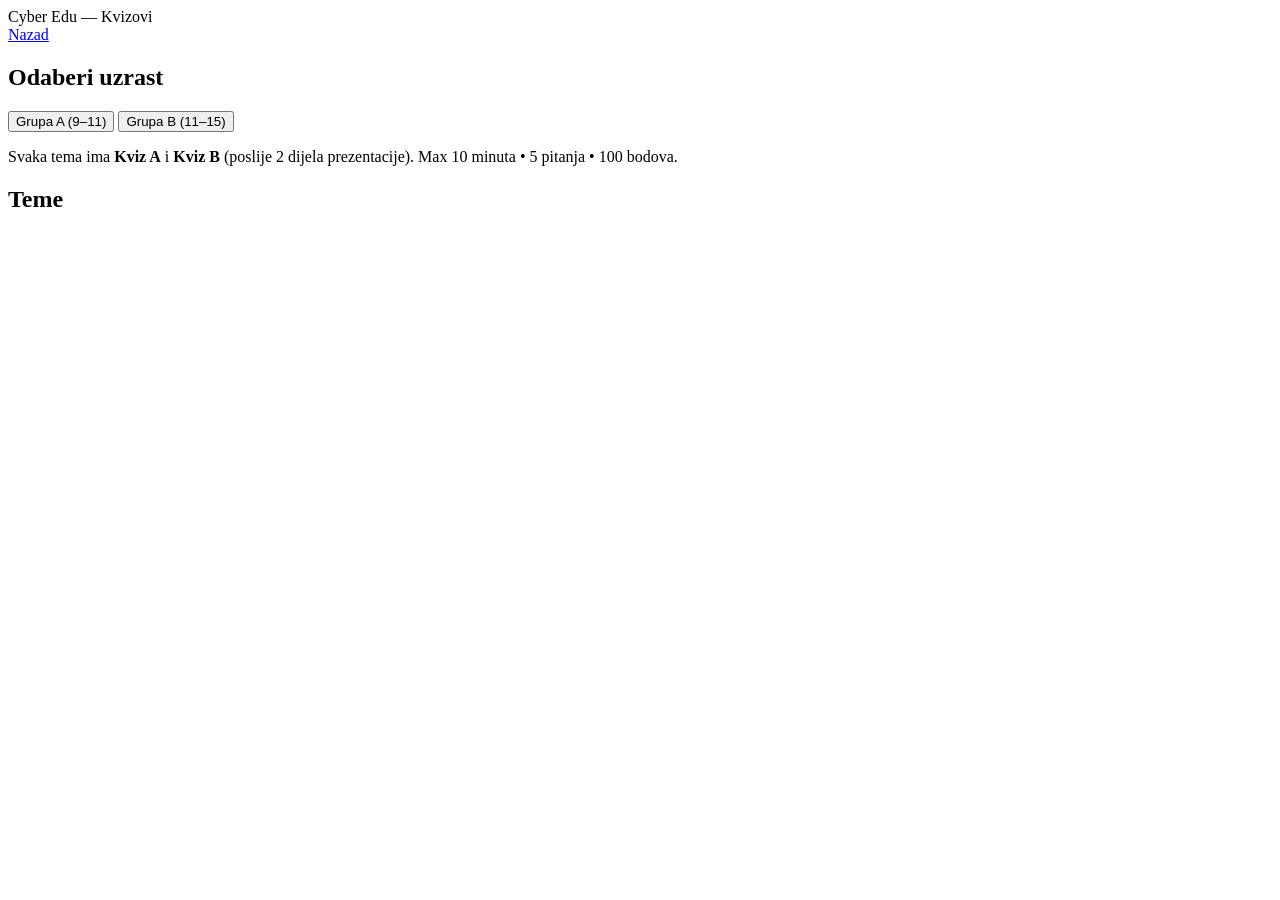
==== index.html @ 0aab1e02 "Add initial HTML structure for quiz page" ====
<!doctype html>
<html lang="bs">
<head>
  <meta charset="utf-8" />
  <meta name="viewport" content="width=device-width, initial-scale=1" />
  <title>Kvizovi — Cyber Edu</title>
  <link rel="stylesheet" href="../style.css" />
  <link rel="stylesheet" href="./quiz.css" />
</head>
<body>
  <nav class="q-nav">
    <div class="logo">Cyber Edu — Kvizovi</div>
    <div class="nav-right">
      <a class="btn btn-color-2" href="../">Nazad</a>
    </div>
  </nav>

  <main class="q-wrap">
    <section class="q-card">
      <h1 class="q-title">Odaberi uzrast</h1>

      <div class="q-row">
        <button class="btn btn-color-1" id="groupA">Grupa A (9–11)</button>
        <button class="btn btn-color-2" id="groupB">Grupa B (11–15)</button>
      </div>

      <p class="q-note">
        Svaka tema ima <strong>Kviz A</strong> i <strong>Kviz B</strong> (poslije 2 dijela prezentacije).
        Max 10 minuta • 5 pitanja • 100 bodova.
      </p>
    </section>

    <section class="q-card">
      <h2 class="q-subtitle">Teme</h2>
      <div id="topicList" class="topic-list"></div>
    </section>
  </main>

  <script src="./data.js"></script>
  <script src="./quiz.js"></script>
</body>
</html>
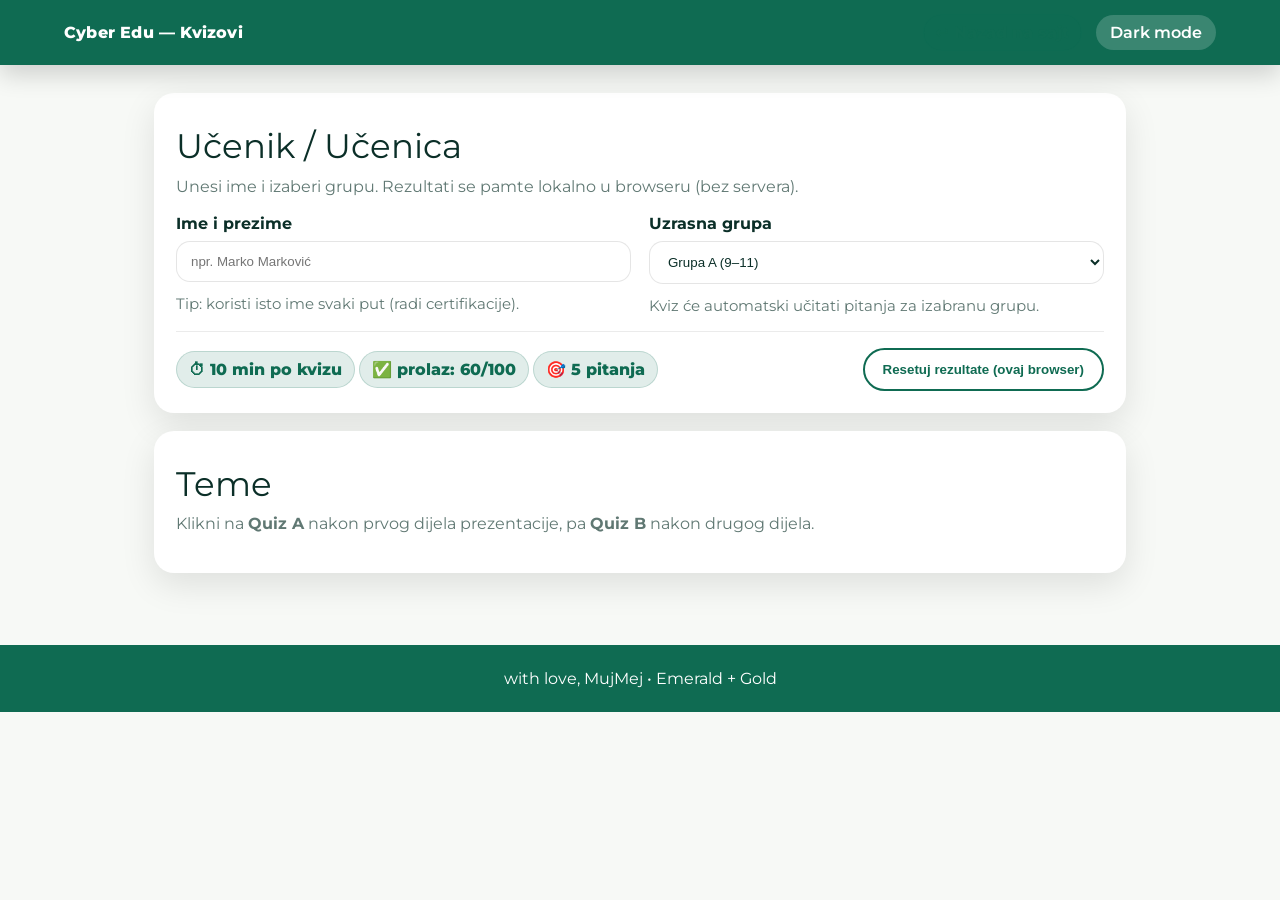
==== commit 26fcd1e1: "Refactor index.html structure and styles" ====
--- a/index.html
+++ b/index.html
@@ -1,42 +1,69 @@
-<!doctype html>
+<!DOCTYPE html>
 <html lang="bs">
 <head>
-  <meta charset="utf-8" />
-  <meta name="viewport" content="width=device-width, initial-scale=1" />
-  <title>Kvizovi — Cyber Edu</title>
-  <link rel="stylesheet" href="../style.css" />
-  <link rel="stylesheet" href="./quiz.css" />
+  <meta charset="UTF-8" />
+  <meta name="viewport" content="width=device-width, initial-scale=1.0" />
+  <title>Cyber Edu — Kvizovi</title>
+  <link href="https://fonts.googleapis.com/css2?family=Montserrat:wght@400;500;600;700;800;900&display=swap" rel="stylesheet" />
+  <link rel="stylesheet" href="quiz.css" />
 </head>
 <body>
-  <nav class="q-nav">
+  <nav>
     <div class="logo">Cyber Edu — Kvizovi</div>
     <div class="nav-right">
-      <a class="btn btn-color-2" href="../">Nazad</a>
+      <a class="badge" href="../" style="text-decoration:none;">↩ Nazad na sajt</a>
+      <div class="dark-toggle" id="themeToggle">Dark mode</div>
     </div>
   </nav>
 
-  <main class="q-wrap">
-    <section class="q-card">
-      <h1 class="q-title">Odaberi uzrast</h1>
+  <div class="container">
+    <div class="card">
+      <div class="h1">Učenik / Učenica</div>
+      <div class="sub">Unesi ime i izaberi grupu. Rezultati se pamte lokalno u browseru (bez servera).</div>
 
-      <div class="q-row">
-        <button class="btn btn-color-1" id="groupA">Grupa A (9–11)</button>
-        <button class="btn btn-color-2" id="groupB">Grupa B (11–15)</button>
+      <div class="grid">
+        <div>
+          <div class="label">Ime i prezime</div>
+          <input class="input" id="studentName" placeholder="npr. Marko Marković" />
+          <div class="note">Tip: koristi isto ime svaki put (radi certifikacije).</div>
+        </div>
+        <div>
+          <div class="label">Uzrasna grupa</div>
+          <select class="select" id="ageGroup">
+            <option value="A">Grupa A (9–11)</option>
+            <option value="B">Grupa B (11–15)</option>
+          </select>
+          <div class="note">Kviz će automatski učitati pitanja za izabranu grupu.</div>
+        </div>
       </div>
 
-      <p class="q-note">
-        Svaka tema ima <strong>Kviz A</strong> i <strong>Kviz B</strong> (poslije 2 dijela prezentacije).
-        Max 10 minuta • 5 pitanja • 100 bodova.
-      </p>
-    </section>
+      <hr class="sep"/>
 
-    <section class="q-card">
-      <h2 class="q-subtitle">Teme</h2>
-      <div id="topicList" class="topic-list"></div>
-    </section>
-  </main>
+      <div class="row" style="justify-content:space-between;">
+        <div>
+          <span class="badge">⏱ 10 min po kvizu</span>
+          <span class="badge">✅ prolaz: 60/100</span>
+          <span class="badge">🎯 5 pitanja</span>
+        </div>
+        <button class="btn btn-outline" id="resetLocal">Resetuj rezultate (ovaj browser)</button>
+      </div>
+    </div>
 
-  <script src="./data.js"></script>
-  <script src="./quiz.js"></script>
+    <div style="height:18px;"></div>
+
+    <div class="card">
+      <div class="h1">Teme</div>
+      <div class="sub">Klikni na <b>Quiz A</b> nakon prvog dijela prezentacije, pa <b>Quiz B</b> nakon drugog dijela.</div>
+
+      <div id="topicsList" style="display:flex; flex-direction:column; gap:14px;"></div>
+    </div>
+  </div>
+
+  <div class="footer">
+    with love, MujMej • Emerald + Gold
+  </div>
+
+  <script src="data.js"></script>
+  <script src="quiz.js"></script>
 </body>
 </html>
--- a/quiz.css
+++ b/quiz.css
@@ -0,0 +1,343 @@
+/* Emerald + Gold theme (matches your CV palette) */
+:root{
+  --bg:#F7F9F6;
+  --text:#0B2F28;
+  --primary:#0F6B52;
+  --accent:#D9B35A;
+  --card:#FFFFFF;
+  --shadow: rgba(0,0,0,0.10);
+  --muted: rgba(11,47,40,0.65);
+  --danger:#B42318;
+  --ok:#067647;
+}
+
+.dark-mode{
+  --bg:#0B1010;
+  --text:#E9EEE9;
+  --primary:#0F6B52;
+  --accent:#D9B35A;
+  --card:#0B2F28;
+  --shadow: rgba(0,0,0,0.55);
+  --muted: rgba(233,238,233,0.70);
+}
+
+*{box-sizing:border-box;margin:0;padding:0}
+html{scroll-behavior:smooth}
+body{
+  font-family:'Montserrat',system-ui,-apple-system,Segoe UI,Roboto,Arial,sans-serif;
+  background:var(--bg);
+  color:var(--text);
+  min-height:100vh;
+}
+
+a{color:inherit}
+
+nav{
+  position:sticky;
+  top:0;
+  z-index:999;
+  background:var(--primary);
+  color:#fff;
+  padding:14px 5%;
+  display:flex;
+  align-items:center;
+  justify-content:space-between;
+  box-shadow:0 10px 24px rgba(0,0,0,0.16);
+}
+
+.logo{
+  font-weight:800;
+  letter-spacing:0.2px;
+  white-space:nowrap;
+}
+
+.nav-right{
+  display:flex;
+  align-items:center;
+  gap:14px;
+}
+
+.dark-toggle{
+  background: rgba(255,255,255,0.18);
+  color:#fff;
+  padding:8px 14px;
+  border-radius:999px;
+  cursor:pointer;
+  user-select:none;
+  font-weight:600;
+  transition: transform .2s ease, background .2s ease;
+}
+.dark-toggle:hover{
+  transform: translateY(-1px);
+  background: rgba(255,255,255,0.26);
+}
+
+.container{
+  padding:28px 5% 44px;
+  max-width:1100px;
+  margin:0 auto;
+}
+
+.h1{
+  font-size:2.1rem;
+  line-height:1.15;
+  margin: 12px 0 10px;
+}
+.sub{
+  color:var(--muted);
+  margin-bottom:18px;
+  font-size:1.02rem;
+}
+
+.card{
+  background:var(--card);
+  border-radius:20px;
+  padding:22px;
+  box-shadow:0 12px 34px var(--shadow);
+}
+
+.grid{
+  display:grid;
+  grid-template-columns: 1fr 1fr;
+  gap:18px;
+}
+
+@media (max-width:900px){
+  .grid{grid-template-columns:1fr}
+}
+
+.row{
+  display:flex;
+  gap:12px;
+  flex-wrap:wrap;
+  align-items:center;
+}
+
+.label{
+  font-weight:700;
+  margin-bottom:8px;
+}
+
+.input{
+  width:100%;
+  padding:12px 14px;
+  border-radius:14px;
+  border: 1px solid rgba(0,0,0,0.10);
+  background: rgba(255,255,255,0.7);
+  color:var(--text);
+  outline:none;
+}
+.dark-mode .input{
+  border: 1px solid rgba(255,255,255,0.18);
+  background: rgba(255,255,255,0.06);
+}
+
+.select{
+  width:100%;
+  padding:12px 14px;
+  border-radius:14px;
+  border: 1px solid rgba(0,0,0,0.10);
+  background: rgba(255,255,255,0.7);
+  color:var(--text);
+  outline:none;
+}
+.dark-mode .select{
+  border: 1px solid rgba(255,255,255,0.18);
+  background: rgba(255,255,255,0.06);
+}
+
+.btn{
+  padding:12px 18px;
+  border-radius:999px;
+  font-weight:800;
+  cursor:pointer;
+  border:none;
+  display:inline-flex;
+  align-items:center;
+  justify-content:center;
+  gap:10px;
+  transition: transform .2s ease, opacity .2s ease;
+}
+.btn:hover{transform: translateY(-1px)}
+.btn:disabled{opacity:0.55; cursor:not-allowed; transform:none}
+
+.btn-primary{
+  background:var(--primary);
+  color:#fff;
+}
+.btn-outline{
+  background:transparent;
+  border:2px solid var(--primary);
+  color:var(--primary);
+}
+
+.badge{
+  display:inline-flex;
+  align-items:center;
+  gap:8px;
+  padding:8px 12px;
+  border-radius:999px;
+  font-weight:800;
+  background: rgba(15,107,82,0.12);
+  color: var(--primary);
+  border: 1px solid rgba(15,107,82,0.18);
+}
+.dark-mode .badge{
+  background: rgba(217,179,90,0.10);
+  color: var(--accent);
+  border: 1px solid rgba(217,179,90,0.18);
+}
+
+hr.sep{
+  border:none;
+  height:1px;
+  background: rgba(0,0,0,0.08);
+  margin: 16px 0;
+}
+.dark-mode hr.sep{
+  background: rgba(255,255,255,0.14);
+}
+
+.topic{
+  display:flex;
+  align-items:flex-start;
+  justify-content:space-between;
+  gap:14px;
+  padding:18px;
+  border-radius:18px;
+  border:1px solid rgba(0,0,0,0.08);
+  background: rgba(255,255,255,0.55);
+}
+.dark-mode .topic{
+  border:1px solid rgba(255,255,255,0.16);
+  background: rgba(255,255,255,0.05);
+}
+
+.topic h3{
+  margin:0 0 6px;
+  font-size:1.15rem;
+}
+.topic p{
+  margin:0;
+  color:var(--muted);
+  font-size:0.98rem;
+}
+.topic-actions{
+  display:flex;
+  flex-direction:column;
+  gap:10px;
+  min-width:180px;
+}
+
+.small{
+  font-size:0.92rem;
+  color:var(--muted);
+}
+
+.topbar{
+  display:flex;
+  align-items:center;
+  justify-content:space-between;
+  flex-wrap:wrap;
+  gap:12px;
+  margin-bottom:14px;
+}
+
+.progress{
+  width:100%;
+  height:10px;
+  border-radius:999px;
+  background: rgba(0,0,0,0.08);
+  overflow:hidden;
+}
+.dark-mode .progress{background: rgba(255,255,255,0.14)}
+.progress > div{
+  height:100%;
+  width:0%;
+  background: var(--accent);
+  transition: width .25s ease;
+}
+
+.qbox{
+  margin-top:14px;
+}
+.qtitle{
+  font-size:1.2rem;
+  margin: 8px 0 10px;
+  font-weight:900;
+}
+.opt{
+  display:flex;
+  gap:12px;
+  align-items:flex-start;
+  padding:12px 12px;
+  border-radius:14px;
+  border:1px solid rgba(0,0,0,0.08);
+  margin:10px 0;
+  cursor:pointer;
+  background: rgba(255,255,255,0.55);
+}
+.dark-mode .opt{
+  border:1px solid rgba(255,255,255,0.16);
+  background: rgba(255,255,255,0.05);
+}
+.opt input{margin-top:3px}
+.opt:hover{transform: translateY(-1px); transition: transform .12s ease}
+.note{
+  margin-top:12px;
+  color:var(--muted);
+  font-size:0.95rem;
+}
+.alert{
+  padding:12px 14px;
+  border-radius:14px;
+  font-weight:800;
+  background: rgba(180,35,24,0.10);
+  color: var(--danger);
+  border: 1px solid rgba(180,35,24,0.18);
+}
+.ok{
+  background: rgba(6,118,71,0.10);
+  color: var(--ok);
+  border: 1px solid rgba(6,118,71,0.18);
+}
+
+.qrBox{
+  display:grid;
+  grid-template-columns: 1fr 1fr;
+  gap:16px;
+  align-items:center;
+}
+@media (max-width:900px){
+  .qrBox{grid-template-columns:1fr}
+}
+.qrFrame{
+  display:flex;
+  align-items:center;
+  justify-content:center;
+  padding:16px;
+  border-radius:18px;
+  border:1px solid rgba(0,0,0,0.10);
+  background: rgba(255,255,255,0.55);
+  min-height:260px;
+}
+.dark-mode .qrFrame{
+  border:1px solid rgba(255,255,255,0.18);
+  background: rgba(255,255,255,0.06);
+}
+
+.qr{
+  width:220px;
+  height:220px;
+  border-radius:14px;
+  box-shadow:0 12px 30px var(--shadow);
+  background:#fff;
+}
+
+.footer{
+  text-align:center;
+  padding:24px 5%;
+  background: var(--primary);
+  color:#fff;
+  margin-top: 28px;
+}
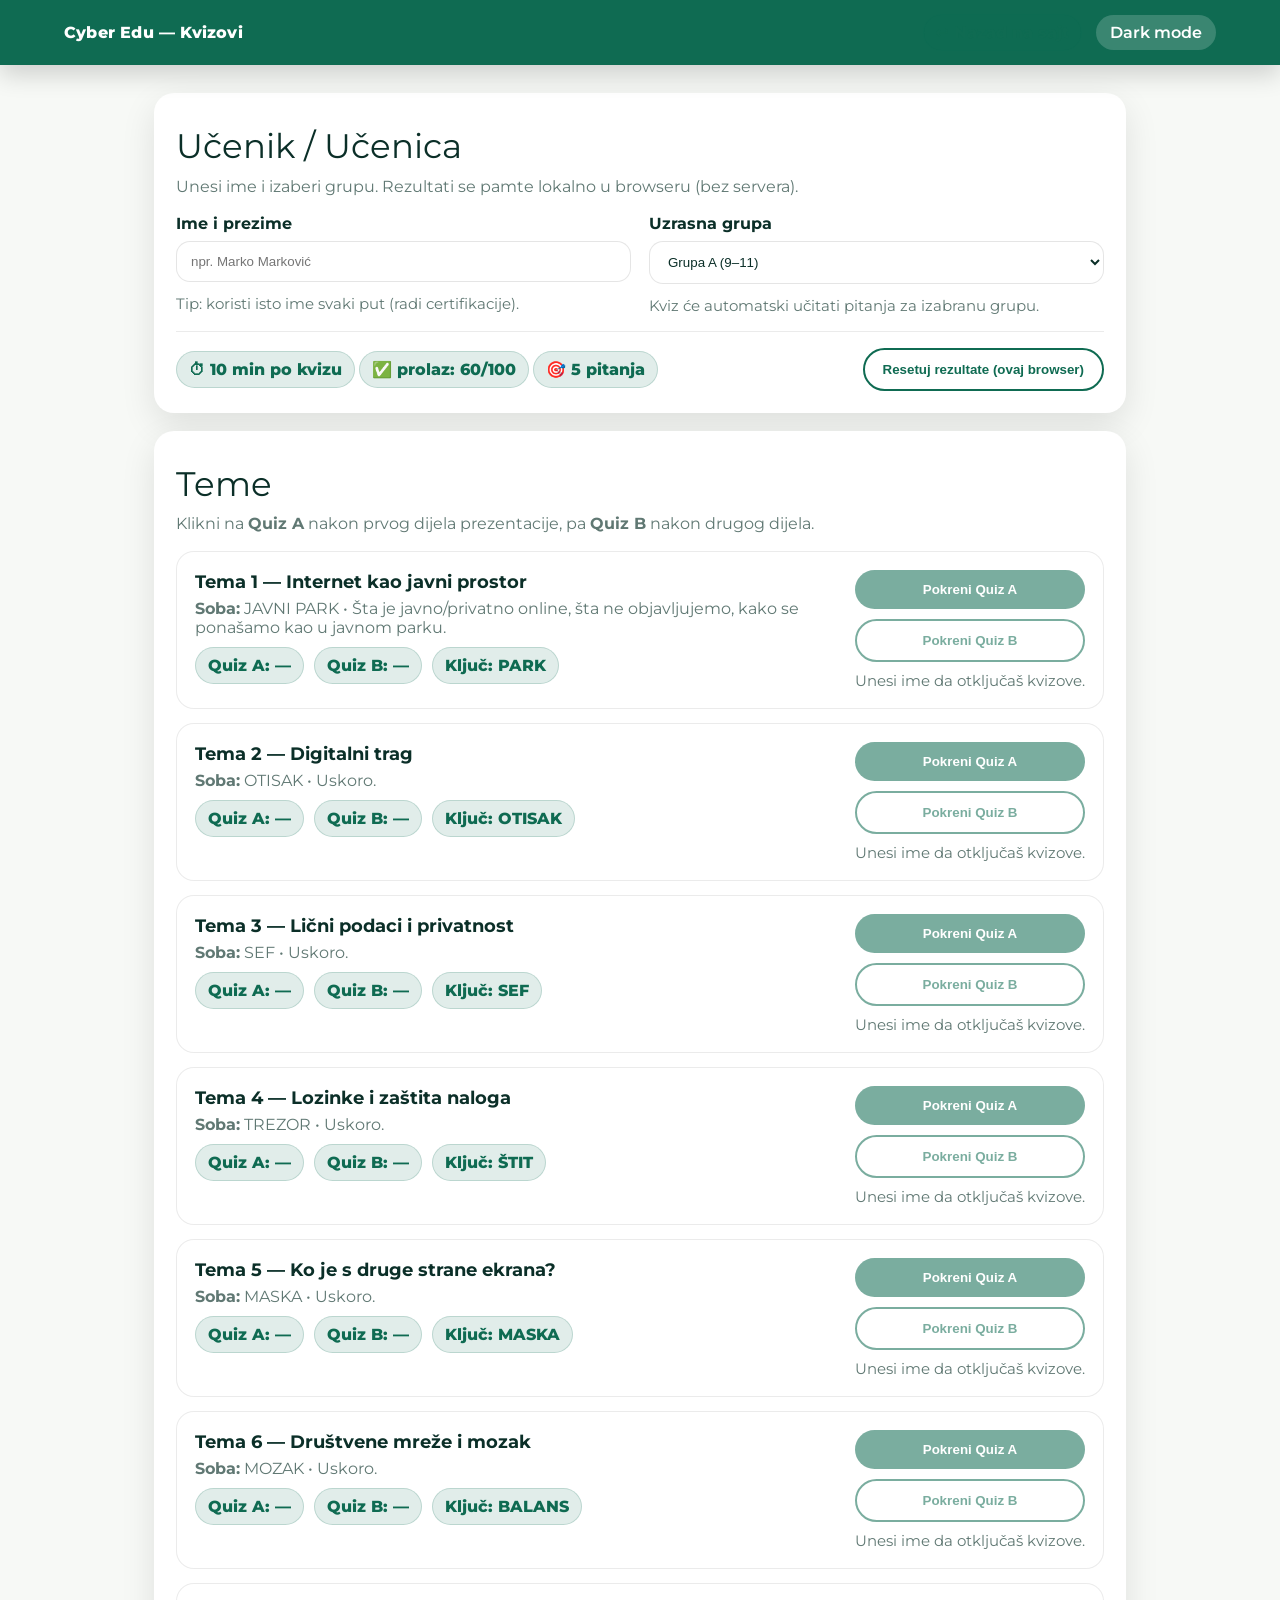
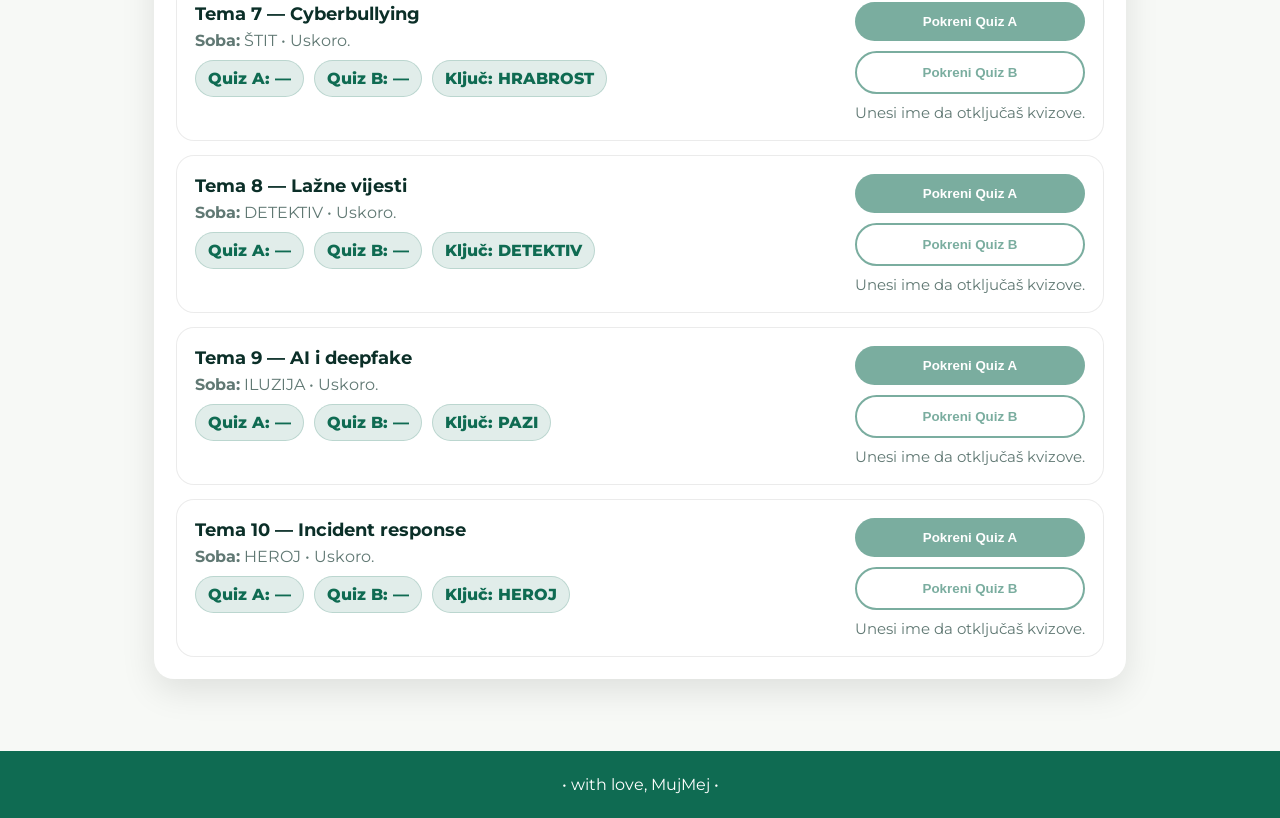
==== commit e8cb40d2: "Update footer text in index.html" ====
--- a/index.html
+++ b/index.html
@@ -60,7 +60,7 @@
   </div>
 
   <div class="footer">
-    with love, MujMej • Emerald + Gold
+   • with love, MujMej • 
   </div>
 
   <script src="data.js"></script>
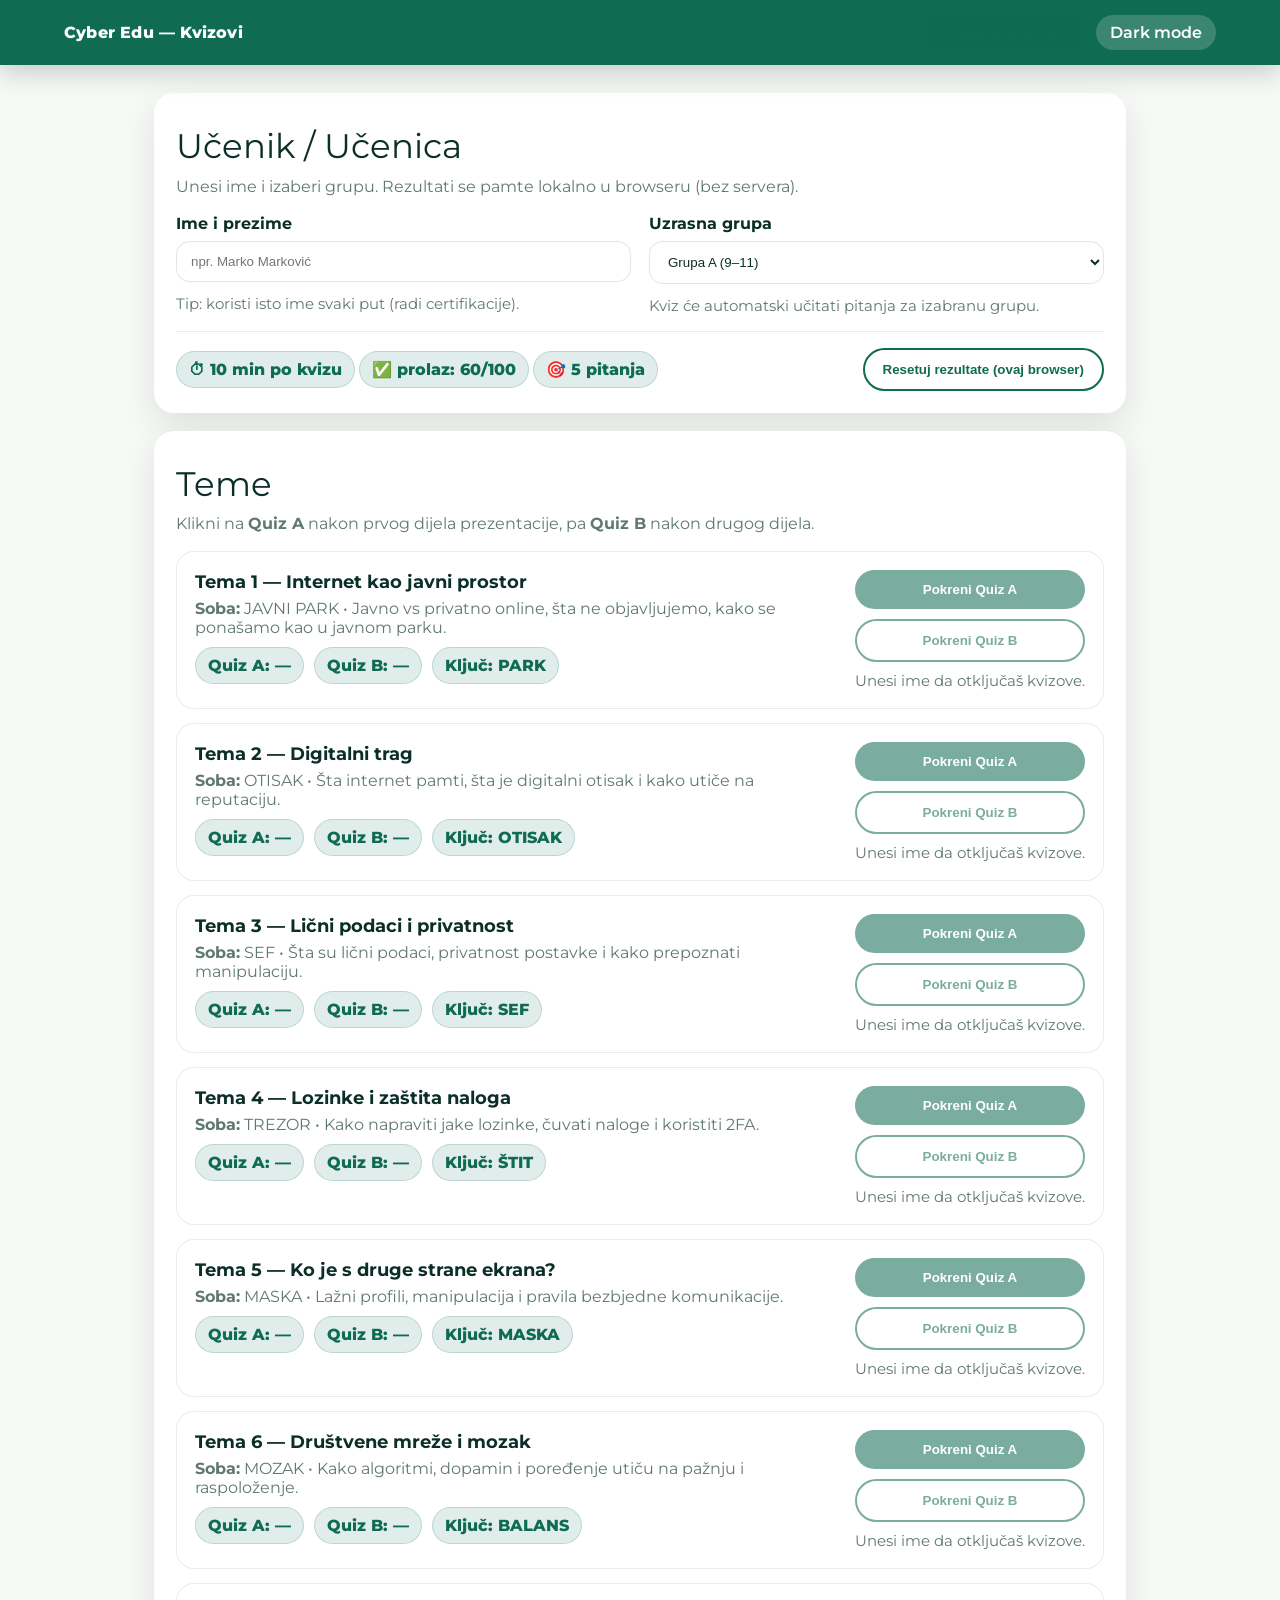
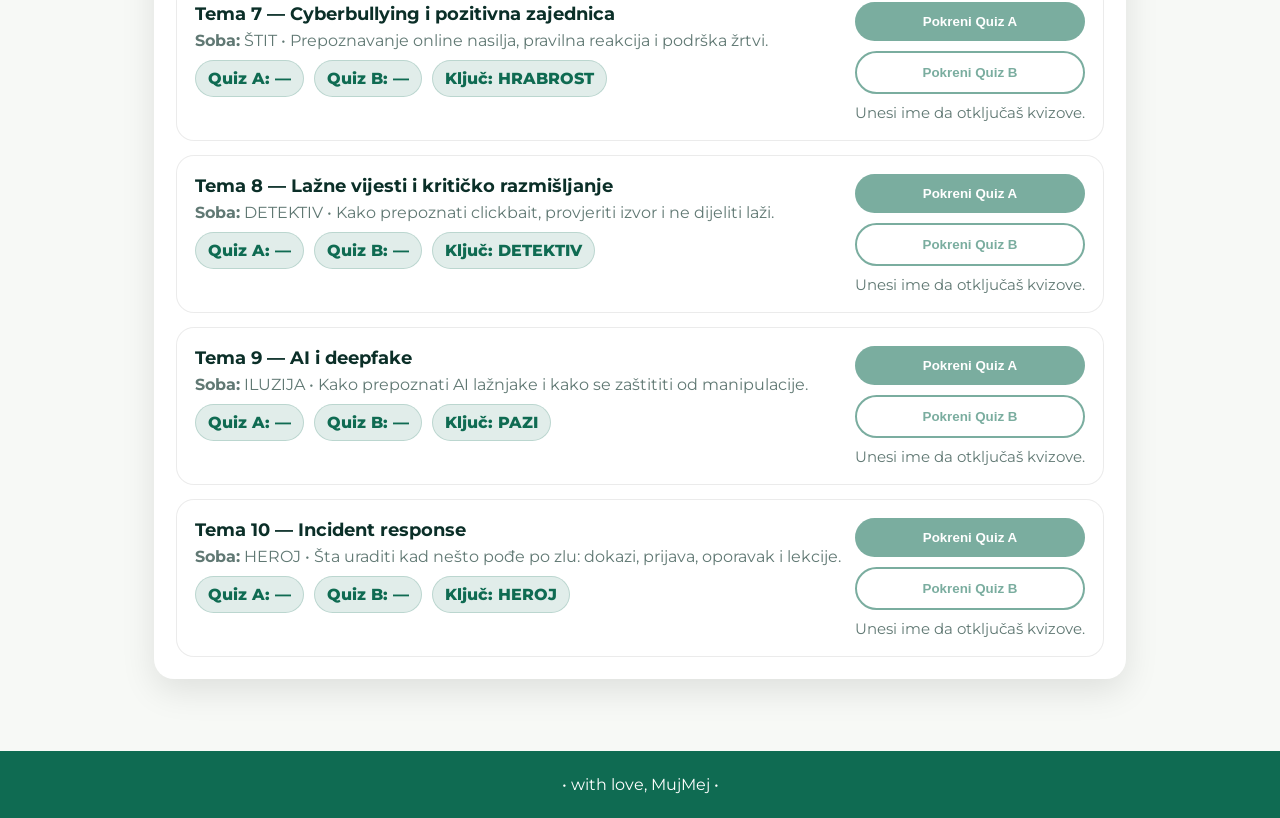
==== commit c72aab8f: "Update title from 'Cyber Edu' to 'Cyber Heroji'" ====
--- a/index.html
+++ b/index.html
@@ -3,7 +3,7 @@
 <head>
   <meta charset="UTF-8" />
   <meta name="viewport" content="width=device-width, initial-scale=1.0" />
-  <title>Cyber Edu — Kvizovi</title>
+  <title>Cyber Heroji — Kvizovi</title>
   <link href="https://fonts.googleapis.com/css2?family=Montserrat:wght@400;500;600;700;800;900&display=swap" rel="stylesheet" />
   <link rel="stylesheet" href="quiz.css" />
 </head>
